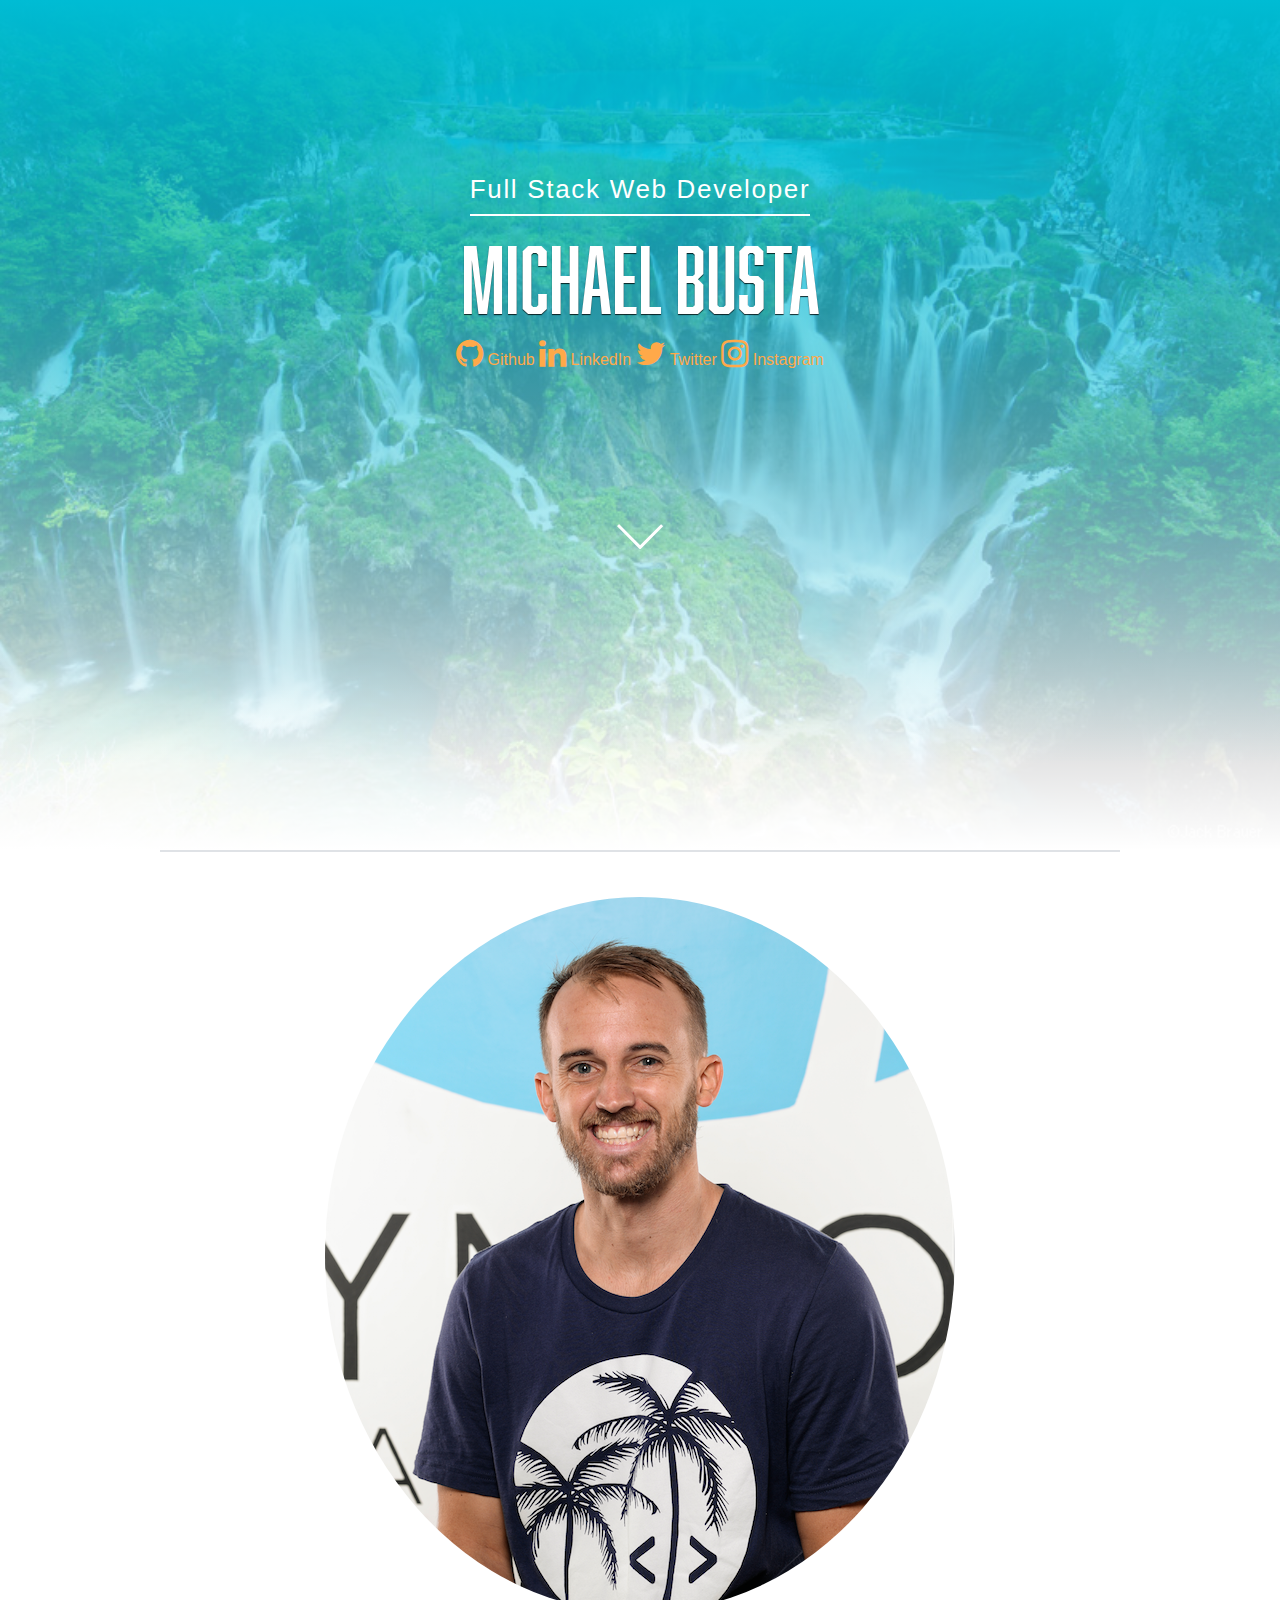
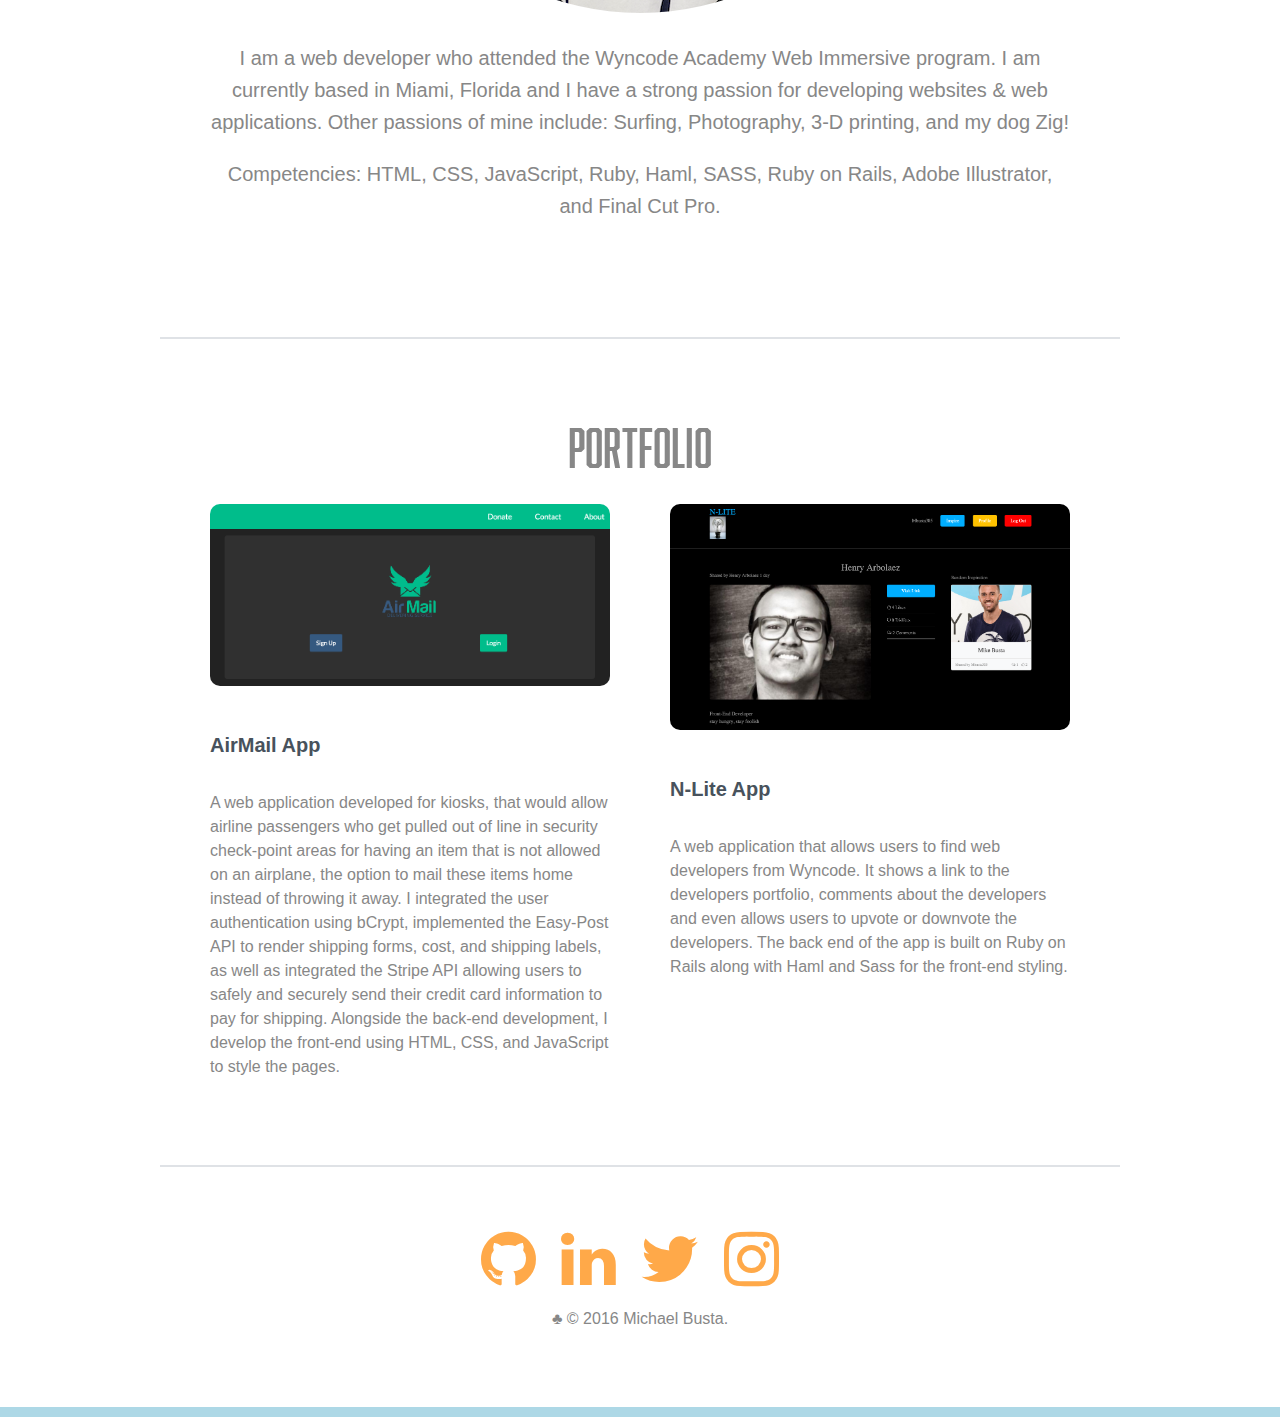
==== index.html @ e842fb32 "initial commit" ====
<!DOCTYPE html>
<html>
  <head>
    <title>Michael Busta | Full Stack Developer</title>
    <link rel="stylesheet" href="css/style.css">
    <link rel="stylesheet" href="http://cdnjs.cloudflare.com/ajax/libs/font-awesome/4.4.0/css/font-awesome.min.css">
    <meta name="viewport" content="width=device-width">
  </head>
  <body>
    <header id="top" class="main-header">
      <span class="title">Full Stack Web Developer</span>
      <h1>Michael Busta</h1>
      <a href="https://github.com/mbusta305"><i class="fa fa-github fa-2x"></i> Github</a>
      <a href="https://www.linkedin.com/in/michael-busta-945bb2117"><i class="fa fa-linkedin fa-2x"></i> LinkedIn</a>
      <a href="https://twitter.com/mbusta305"><i class="fa fa-twitter fa-2x"></i> Twitter</a>
      <a href="https://www.instagram.com/mbusta305/?hl=en"><i class="fa fa-instagram fa-2x"></i> Instagram</a>
      <br>
      <img class="arrow" src="img/arrow.svg" alt="Down arrow">
    </header>

		<div class="primary-content t-border">
			<p class="intro">
        <img src="img/mikepic.png" alt="Photo of mike busta" class="profile-photo">
        <br>
        I am a web developer who attended the Wyncode Academy Web Immersive program. I am currently based in Miami, Florida and I have a strong passion for developing websites & web applications. Other passions of mine include: Surfing, Photography, 3-D printing, and my dog Zig!
      </p>
      <p class="intro">
        Competencies: HTML, CSS, JavaScript, Ruby, Haml, SASS, Ruby on Rails, Adobe Illustrator, and Final Cut Pro.
			</p>

		</div><!-- End .primary-content -->

		<div class="secondary-content t-border group">
      <h2>Portfolio</h2>

      <div class="airmail">
        <a href="https://air-mail.herokuapp.com/"><img src="img/airmailhome.png" alt="Mountain Landscape"></a>
        <h3>AirMail App</h3>
        <p>
           A web application developed for kiosks, that would allow airline passengers who get pulled out of line in security check-point areas for having an item that is not allowed on an airplane, the option to mail these items home instead of throwing it away. I integrated the user authentication using bCrypt, implemented the Easy-Post API to render shipping forms, cost, and shipping labels, as well as integrated the Stripe API allowing users to safely and securely send their credit card information to pay for shipping. Alongside the back-end development, I develop the front-end using HTML, CSS, and JavaScript to style the pages.
        </p>
      </div>

      <div class="nlite">
        <a href="http://n-litec9.herokuapp.com/"><img src="img/n-lite.png" alt="Resort"></a>
        <h3>N-Lite App</h3>
        <p>
          A web application that allows users to find web developers from Wyncode. It shows a link to the developers portfolio, comments about the developers and even allows users to upvote or downvote the developers. The back end of the app is built on Ruby on Rails along with Haml and Sass for the front-end styling.
        </p>
      </div>
		</div><!-- End .secondary-content -->

		<footer class="main-footer">
      <a href="https://github.com/mbusta305"><i class="fa fa-github fa-4x"></i> </a>
       <a href="https://www.linkedin.com/in/michael-busta-945bb2117"><i class="fa fa-linkedin fa-4x"></i> </a>
       <a href="https://twitter.com/mbusta305"><i class="fa fa-twitter fa-4x"></i> </a>
       <a href="https://www.instagram.com/mbusta305/?hl=en"><i class="fa fa-instagram fa-4x"></i> </a>
       <p>&clubs; &copy; 2016 Michael Busta.</p>
		</footer>
  </body>
</html>
---- css/style.css ----
/* Web Fonts -------------------- */

@font-face {
  font-family: 'Abolition Regular';
  src: url('../fonts/abolition-regular-webfont.eot');
  src: url('../fonts/abolition-regular-webfont.eot?#iefix') format('embedded-opentype'),
       url('../fonts/abolition-regular-webfont.woff') format('woff'),
       url('../fonts/abolition-regular-webfont.ttf') format('truetype');
}

/* Base Styles -------------------- */

* {
  box-sizing: border-box;
}

body {
  color: #878787;
  margin: 0;
  font: 1em/1.5 "Helvetica Neue", Helvetica, Arial, sans-serif;
}

h1,
h2 {
  font-family: 'Abolition Regular', Helvetica, Arial, sans-serif;
}

h1 {
  font-size: 5.625rem; /* 90px/16px  */
  color: rgba(255, 255, 255, 1);
  text-transform: uppercase;
  font-weight: normal;
  line-height: 1.3;
  text-shadow: 0 1px 1px rgba(0,0,0,.8);
  margin: 12px 0 0;
}

h2 {
  font-size: 3.3125em; /* 53px/16px  */
  font-weight: normal;
  line-height: 1.1;
  margin: 0 0 .5em; /* 0 0 26px */
}

h3 {
  font-size: 1.25em; /* 20px/16px  */
  color: #48525c;
  line-height: 1.2;
  margin-bottom: 1.7em; /* 34px */
}

img {
  max-width: 100%;
  margin-bottom: 20px;
  border-radius: 10px;
}

ul,
ol {
  margin: 30px 0;
}

li {
  margin-bottom: 10px;
}

/* Pseudo-classes ------------------ */

a:link {
  color: rgb(255, 169, 73);
  text-decoration: none;
}

a:visited {
  color: #B2EBF2;
}

a:hover {
  color: white;
}

a:active {
  color: lightcoral;
}

/* Main Styles --------------------- */

.main-header {
  padding-top: 170px;
  height: 850px;
  background: linear-gradient(#00BCD4, transparent 90%),
              linear-gradient(0deg, #fff, transparent),
              #00BCD4 url('../img/plitvice.jpg') no-repeat center;
  background-size: cover;
}

.title {
  color: white;
  font-size: 1.625rem; /* 26px/16px */
  letter-spacing: .065em;
  font-weight: 200;
  border-bottom: 2px solid;
  padding-bottom: 10px;
}

.intro {
  font-size: 1.25em; /* 20px/16px */
  line-height: 1.6;
}

.primary-content,
.main-header,
.main-footer {
  text-align: center;
}

.primary-content {
	padding-top: 25px;
  padding-bottom: 95px;
}

.secondary-content {
	padding-top: 80px;
	padding-bottom: 70px;
  border-bottom: 2px solid #dfe2e6;
}

.callout {
  font-size: 1.25em;
  border-bottom: 3px solid;
  padding: 0 9px 3px;
  margin-top: 20px;
  display: inline-block;
}

.main-footer {
  padding-top: 60px;
  padding-bottom: 60px;
  border-bottom: 10px solid lightblue;
}

.main-footer .fa {
  letter-spacing: 20px;
}

.t-border {
  border-top: 2px solid #dfe2e6;
}

.primary-content img {
  border-radius: 50%;
}

.secondary-content h2 {
  text-align: center;
}
/* Layout Styles ------------------ */

.primary-content,
.secondary-content {
  width: 75%;
  padding-left: 50px;
  padding-right: 50px;
  margin: auto;
  max-width: 960px;
}


.arrow {
  width: 50px;
  margin-top: 150px;
}

/* Floated Columns ------------------ */

.nlite,
.airmail {
  width: 46.5%;
}

.airmail {
  float: left;
}

.nlite {
  float: right;
}

/* Float Clearfix ------------------ */

.group:after {
  content: "";
  display: table;
  clear: both;
}

/* Media Queries -------------------- */

@media (max-width: 1024px) {
  .primary-content,
  .secondary-content {
    width: 90%;
  }
}

@media (max-width: 768px) {
  .primary-content,
  .secondary-content {
    width: 100%;
    padding: 20px;
    border-top: none;
  }
  .main-header {
    max-height: 380px;
    padding: 50px 25px 0;
  }
  .title {
    font-size: 1.3rem;
    border: none;
  }
  h1 {
    font-size: 5rem;
    line-height: 1.1;
  }
  .arrow {
    display: none;
  }
  .intro {
    font-size: 1rem;
  }
  .nlite,
  .airmail {
    float: none;
    width: 100%;
  }
  .main-footer {
    padding: 20px 0;
  }
}
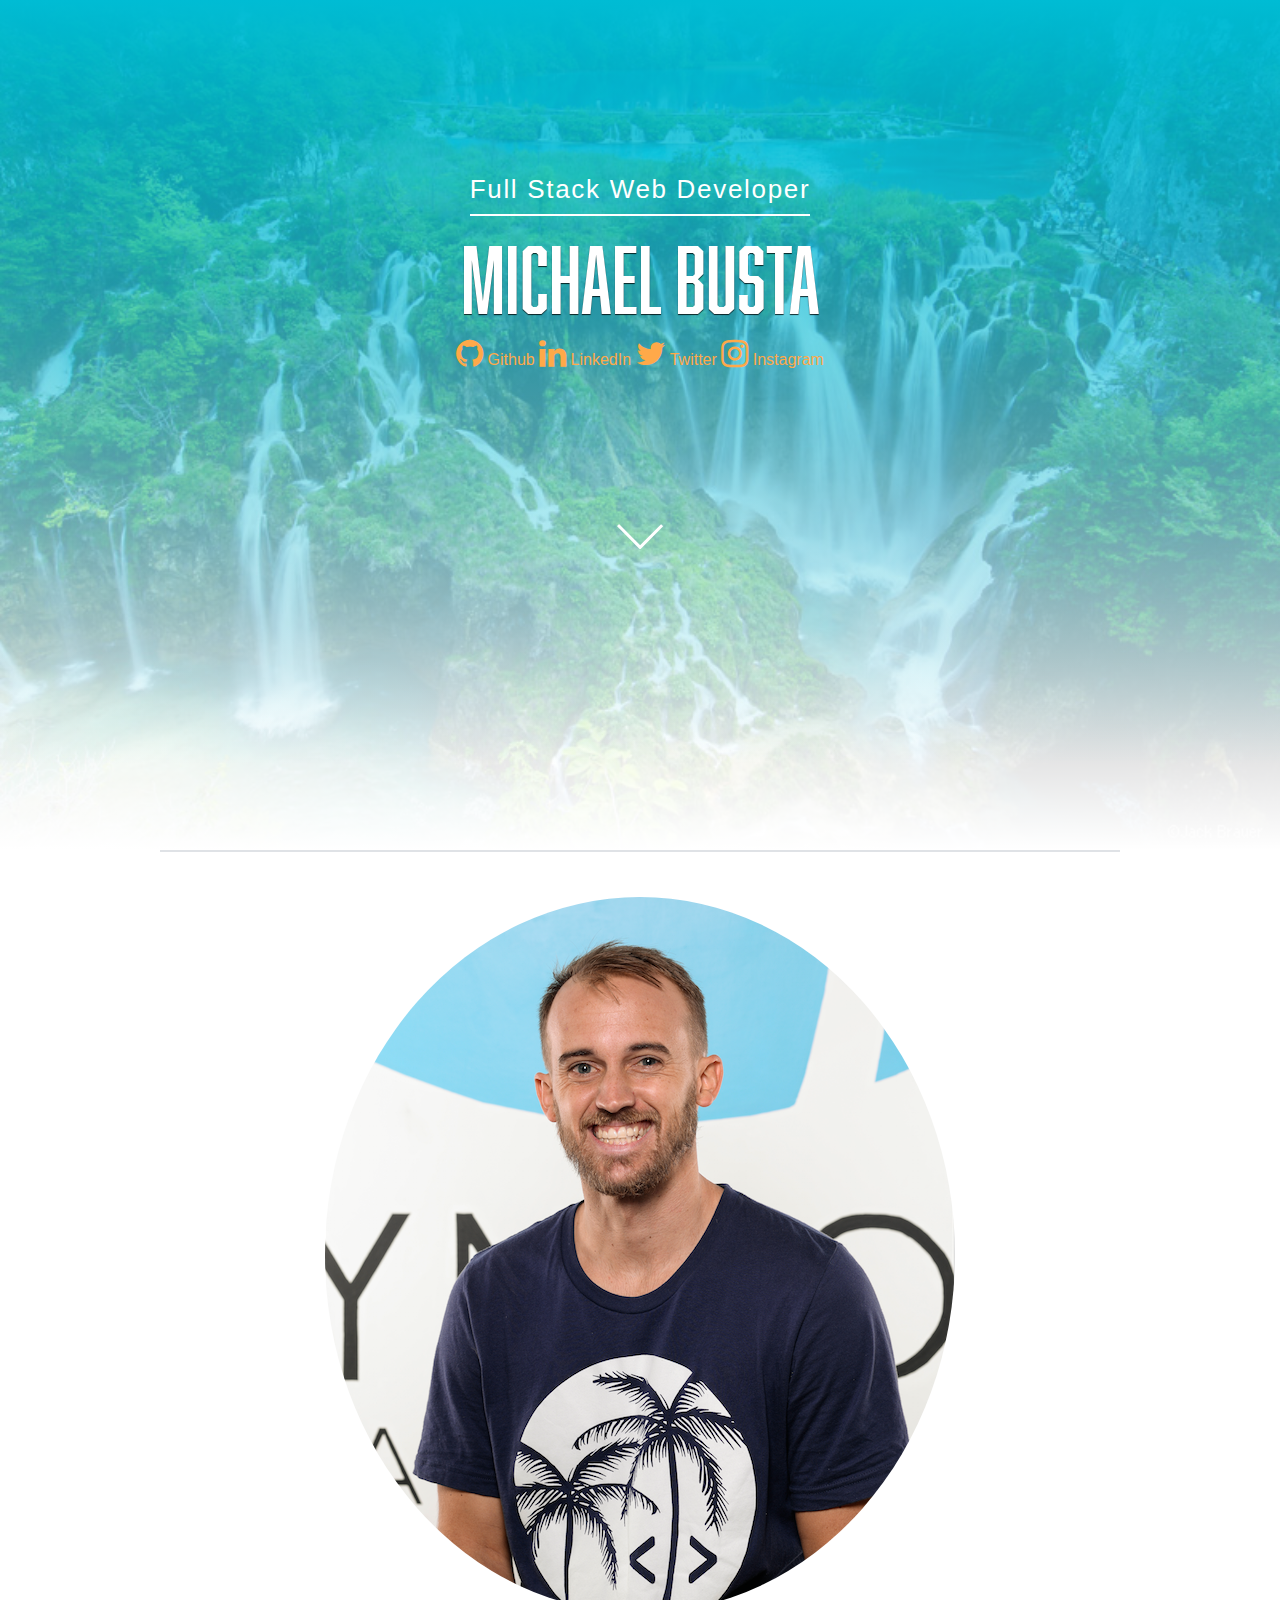
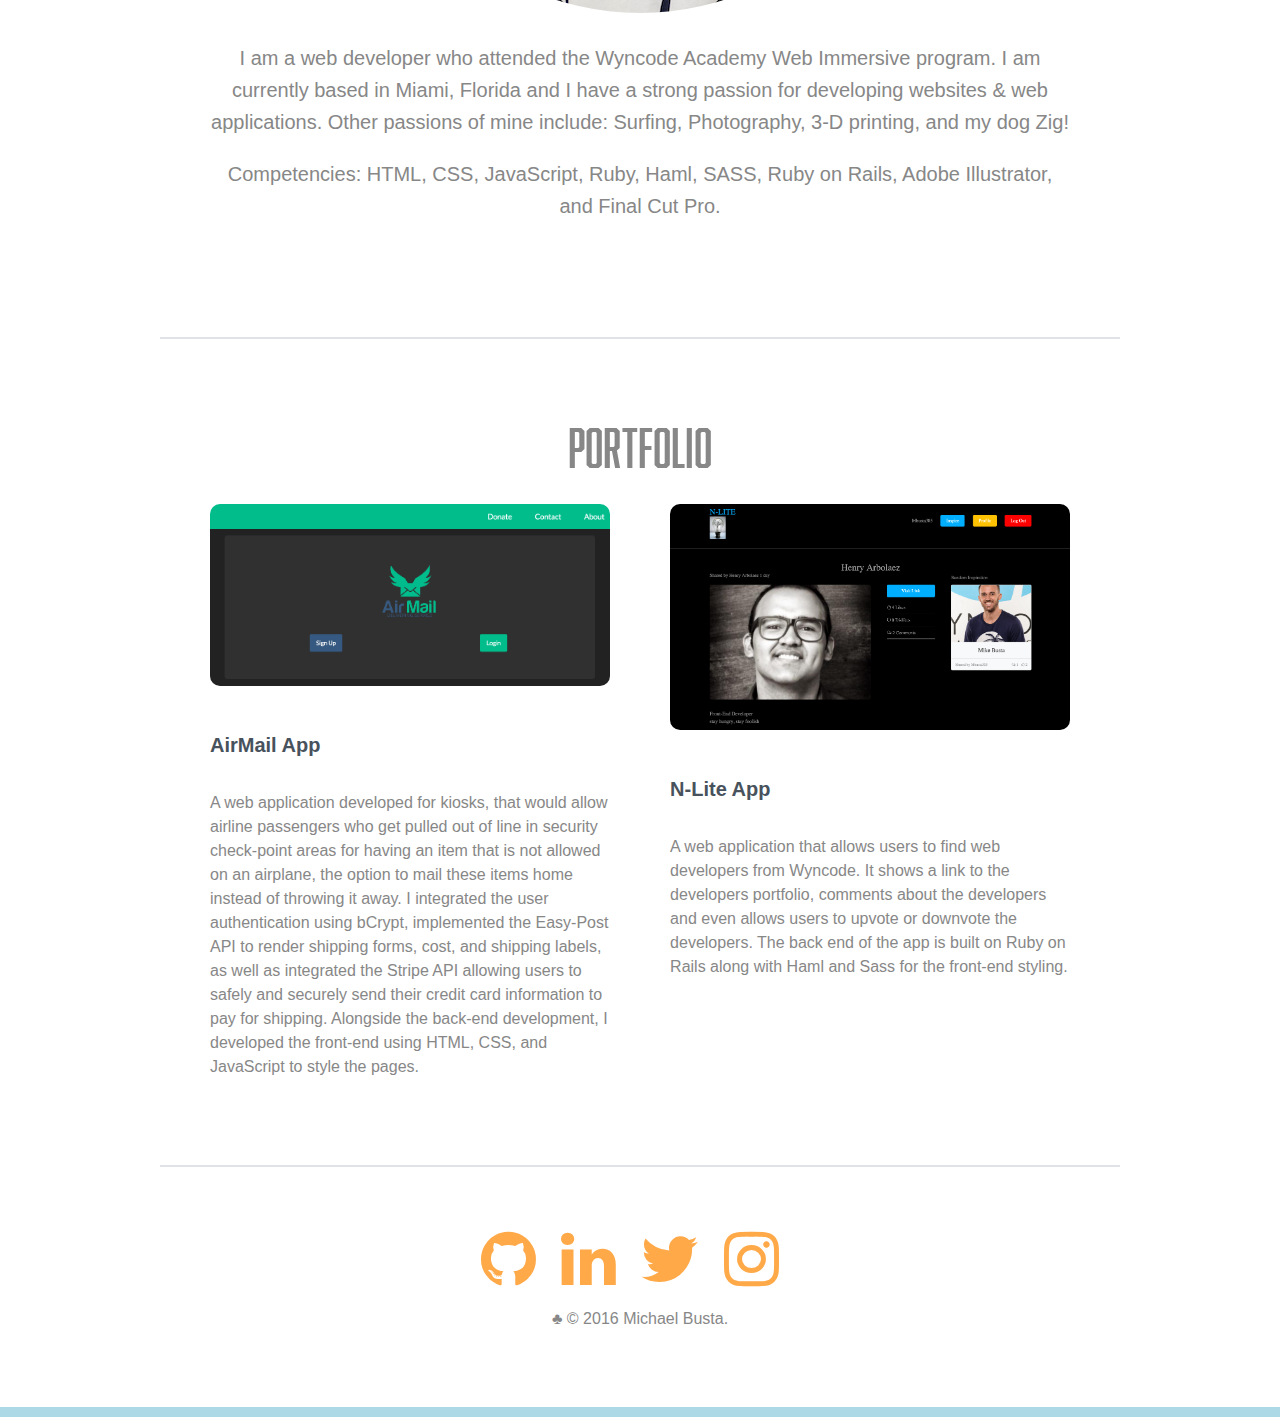
==== commit 79578a7f: "fixed spelling error" ====
--- a/index.html
+++ b/index.html
@@ -37,7 +37,7 @@
         <a href="https://air-mail.herokuapp.com/"><img src="img/airmailhome.png" alt="Mountain Landscape"></a>
         <h3>AirMail App</h3>
         <p>
-           A web application developed for kiosks, that would allow airline passengers who get pulled out of line in security check-point areas for having an item that is not allowed on an airplane, the option to mail these items home instead of throwing it away. I integrated the user authentication using bCrypt, implemented the Easy-Post API to render shipping forms, cost, and shipping labels, as well as integrated the Stripe API allowing users to safely and securely send their credit card information to pay for shipping. Alongside the back-end development, I develop the front-end using HTML, CSS, and JavaScript to style the pages.
+           A web application developed for kiosks, that would allow airline passengers who get pulled out of line in security check-point areas for having an item that is not allowed on an airplane, the option to mail these items home instead of throwing it away. I integrated the user authentication using bCrypt, implemented the Easy-Post API to render shipping forms, cost, and shipping labels, as well as integrated the Stripe API allowing users to safely and securely send their credit card information to pay for shipping. Alongside the back-end development, I developed the front-end using HTML, CSS, and JavaScript to style the pages.
         </p>
       </div>
 
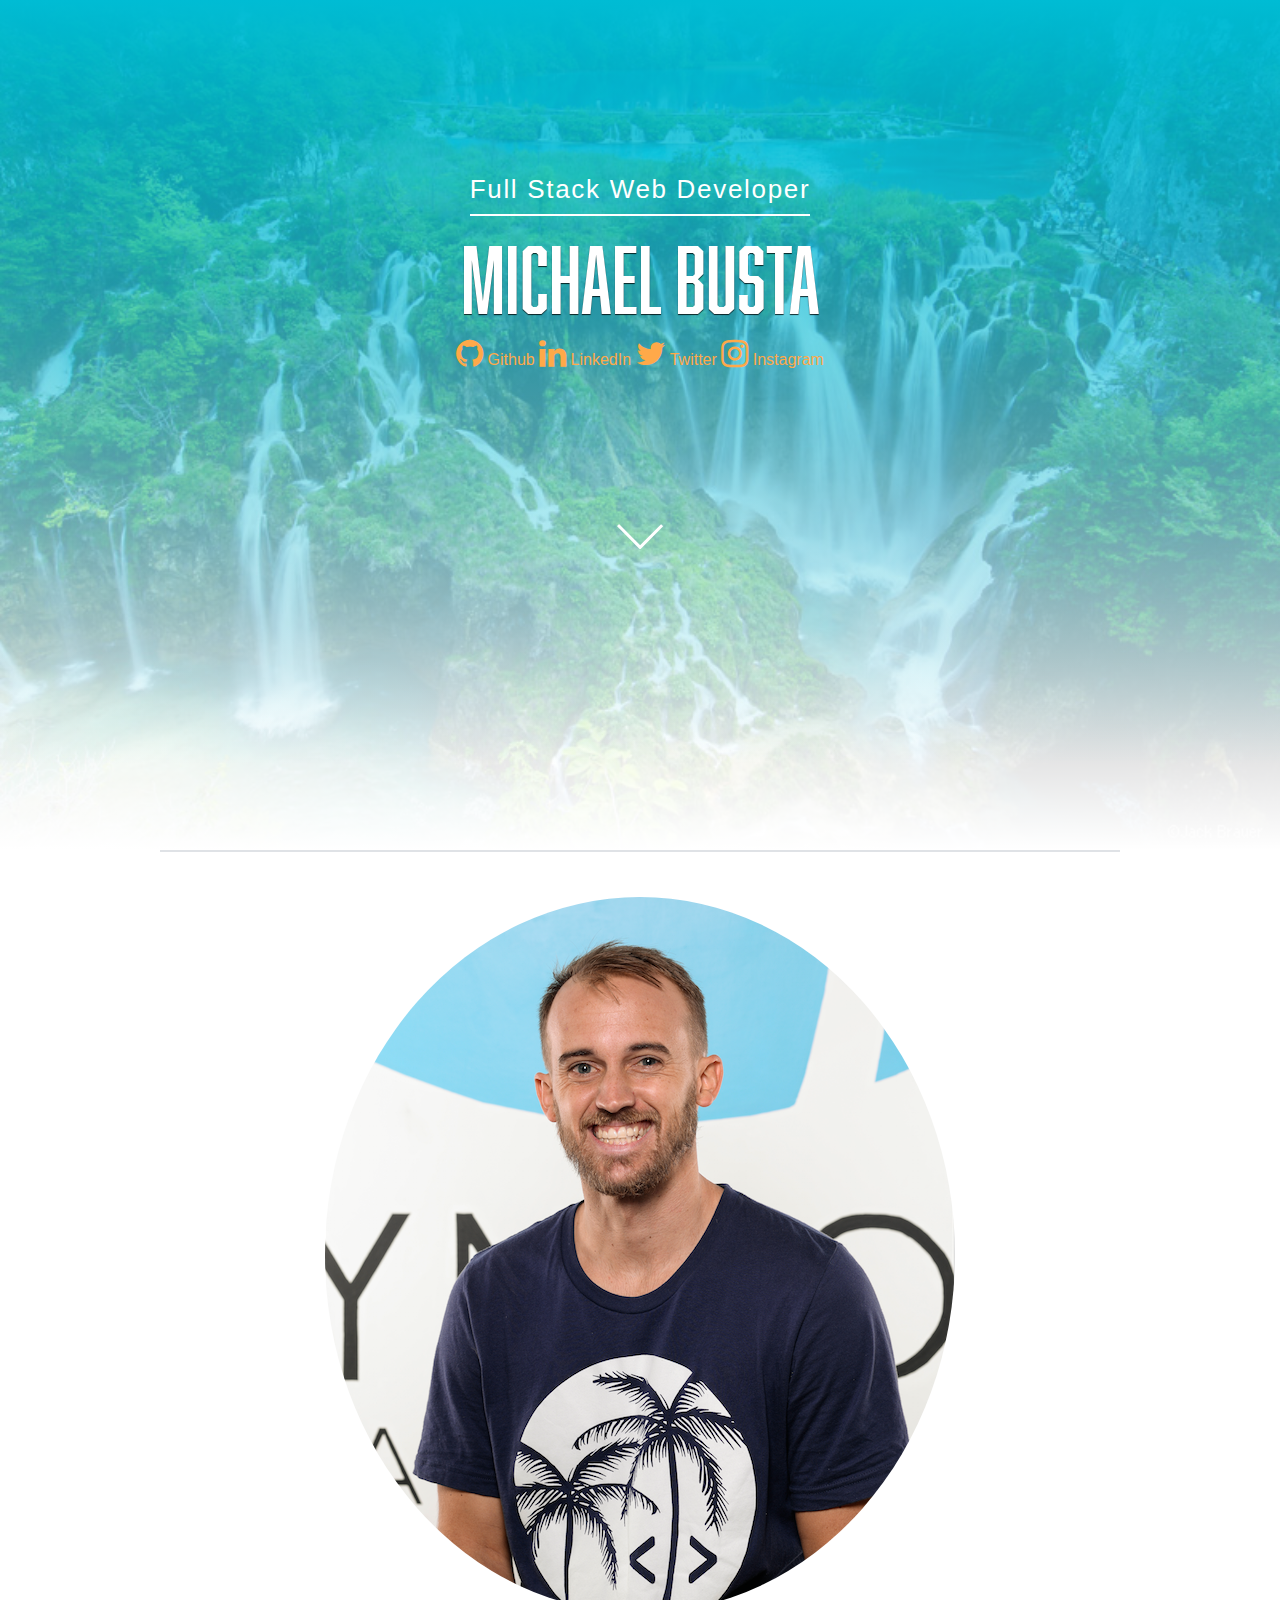
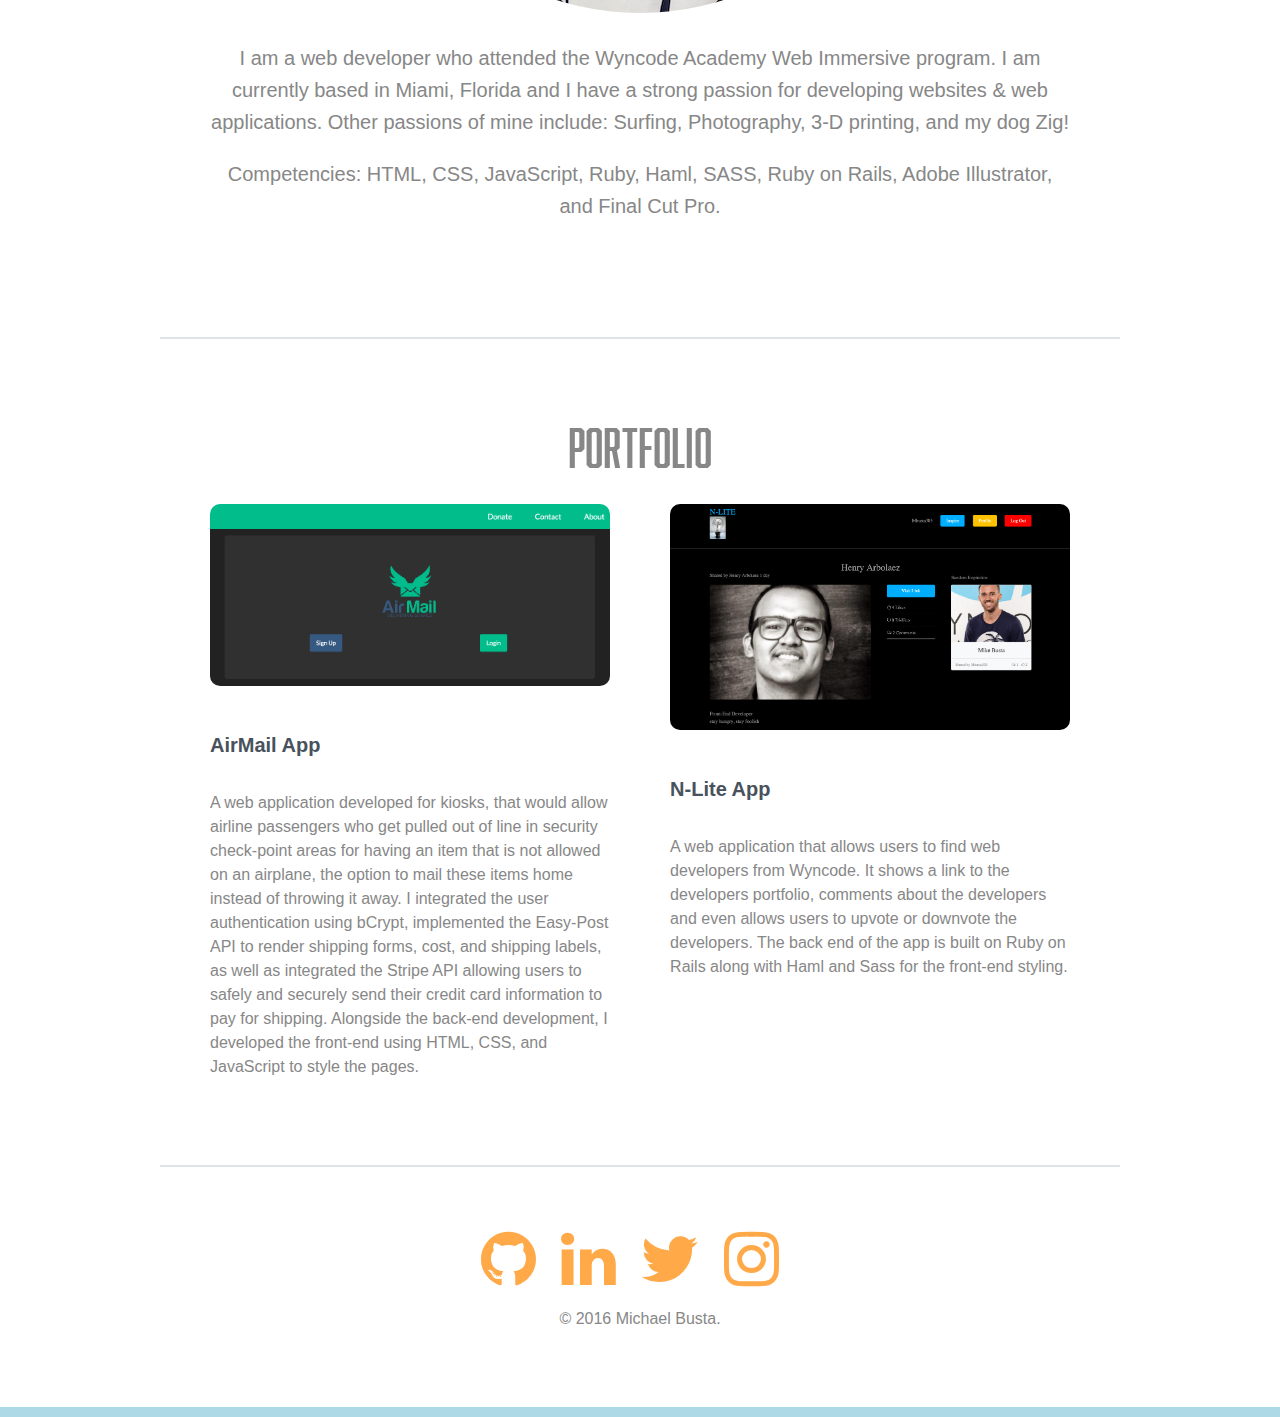
==== commit bdddccb0: "removed club" ====
--- a/index.html
+++ b/index.html
@@ -55,7 +55,7 @@
        <a href="https://www.linkedin.com/in/michael-busta-945bb2117"><i class="fa fa-linkedin fa-4x"></i> </a>
        <a href="https://twitter.com/mbusta305"><i class="fa fa-twitter fa-4x"></i> </a>
        <a href="https://www.instagram.com/mbusta305/?hl=en"><i class="fa fa-instagram fa-4x"></i> </a>
-       <p>&clubs; &copy; 2016 Michael Busta.</p>
+       <p> &copy; 2016 Michael Busta.</p>
 		</footer>
   </body>
 </html>
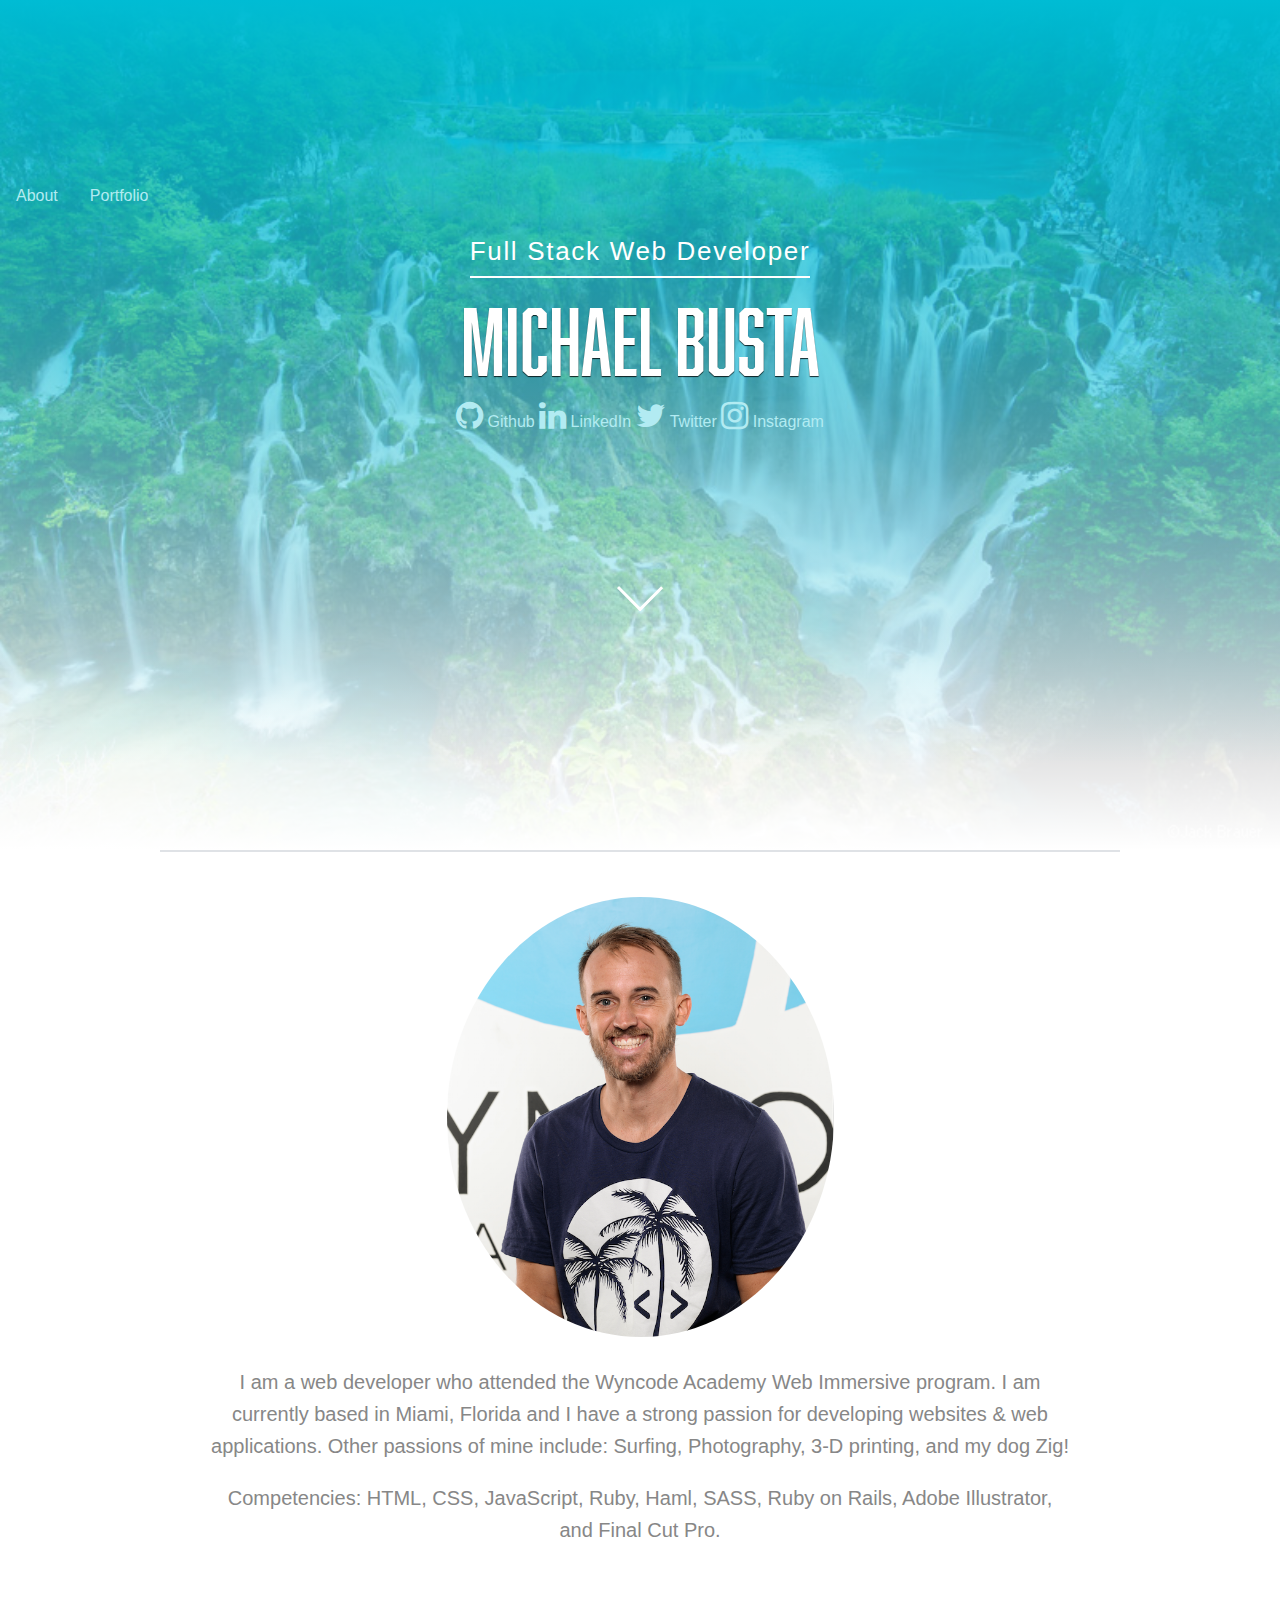
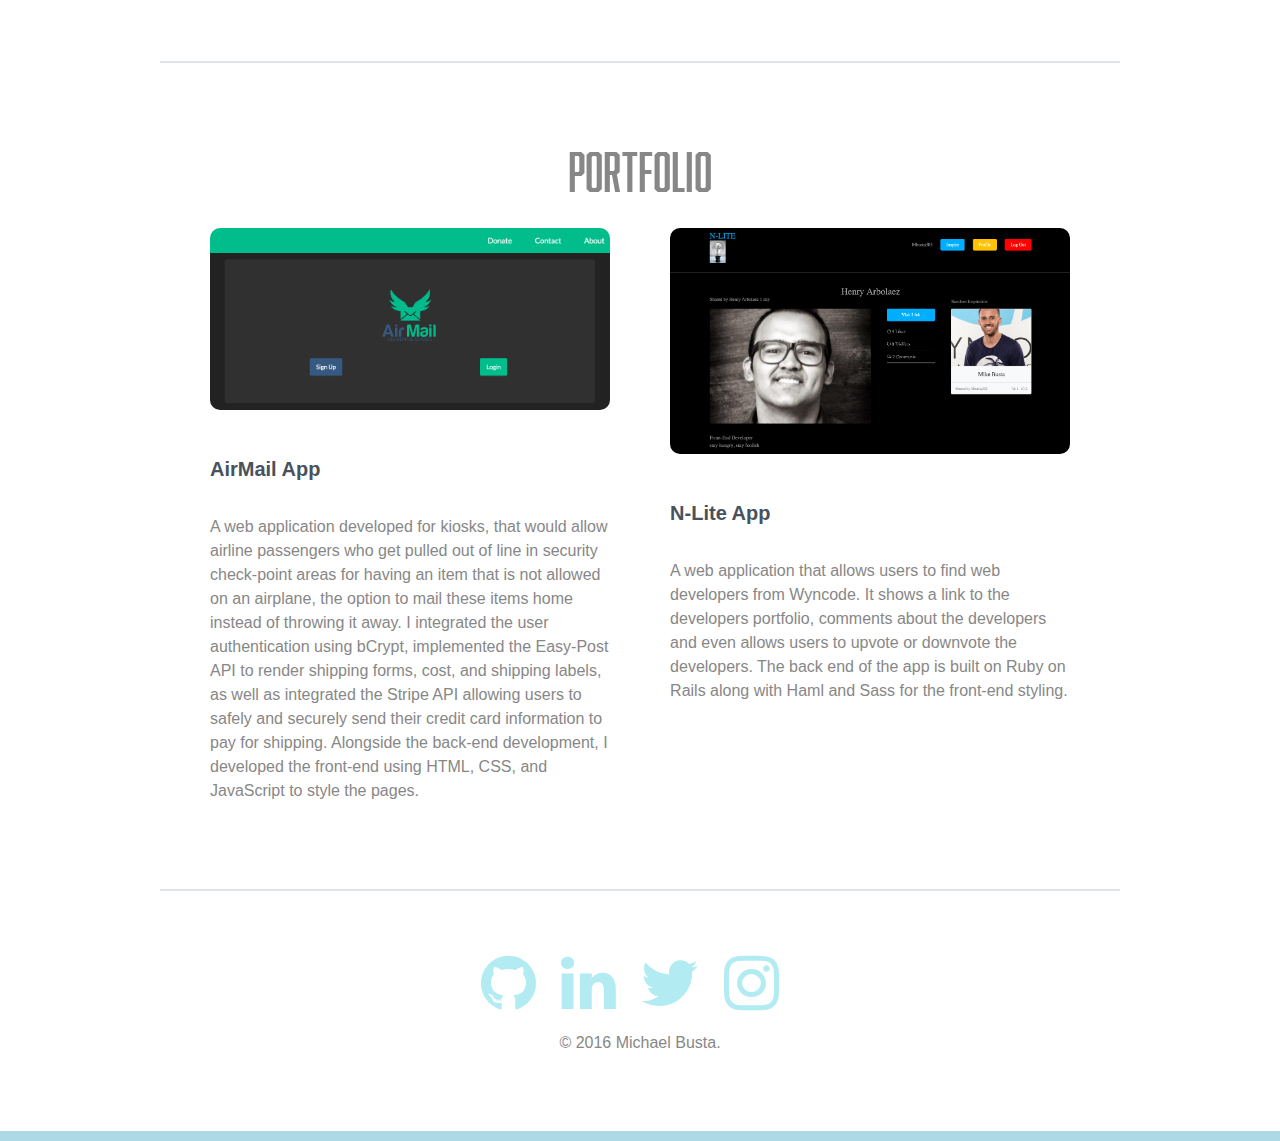
==== commit bc90126e: "added nav barg" ====
--- a/index.html
+++ b/index.html
@@ -8,6 +8,16 @@
   </head>
   <body>
     <header id="top" class="main-header">
+      <ul>
+        <li><a class="active" href="#about">About</a></li>
+        <li class="dropdown">
+          <a href="#P" class="dropbtn">Portfolio</a>
+          <div class="dropdown-content">
+            <a href="#P1">AirMail</a>
+            <a href="#P2">N-Lite</a>
+          </div>
+        </li>
+      </ul>
       <span class="title">Full Stack Web Developer</span>
       <h1>Michael Busta</h1>
       <a href="https://github.com/mbusta305"><i class="fa fa-github fa-2x"></i> Github</a>
@@ -18,7 +28,7 @@
       <img class="arrow" src="img/arrow.svg" alt="Down arrow">
     </header>
 
-		<div class="primary-content t-border">
+		<div id="about" class="primary-content t-border">
 			<p class="intro">
         <img src="img/mikepic.png" alt="Photo of mike busta" class="profile-photo">
         <br>
@@ -31,9 +41,9 @@
 		</div><!-- End .primary-content -->
 
 		<div class="secondary-content t-border group">
-      <h2>Portfolio</h2>
+      <h2 id='P'>Portfolio</h2>
 
-      <div class="airmail">
+      <div id='P1' class="airmail">
         <a href="https://air-mail.herokuapp.com/"><img src="img/airmailhome.png" alt="Mountain Landscape"></a>
         <h3>AirMail App</h3>
         <p>
@@ -41,7 +51,7 @@
         </p>
       </div>
 
-      <div class="nlite">
+      <div id='P2' class="nlite">
         <a href="http://n-litec9.herokuapp.com/"><img src="img/n-lite.png" alt="Resort"></a>
         <h3>N-Lite App</h3>
         <p>
--- a/css/style.css
+++ b/css/style.css
@@ -67,7 +67,7 @@
 /* Pseudo-classes ------------------ */
 
 a:link {
-  color: rgb(255, 169, 73);
+  color: #B2EBF2;
   text-decoration: none;
 }
 
@@ -149,11 +149,67 @@
 
 .primary-content img {
   border-radius: 50%;
+  width: 45%;
 }
 
 .secondary-content h2 {
   text-align: center;
 }
+
+/*nav bar styles*/
+
+ul {
+    list-style-type: none;
+    margin: 0;
+    padding: 0;
+    overflow: hidden;
+    background-color: transparent;
+}
+
+li {
+    float: left;
+}
+
+li a, .dropbtn {
+    display: inline-block;
+    color: white;
+    text-align: center;
+    padding: 14px 16px;
+    text-decoration: none;
+}
+
+li a:hover, .dropdown:hover .dropbtn {
+    background-color: transparent;
+}
+
+li.dropdown {
+    display: inline-block;
+}
+
+.dropdown-content {
+    display: none;
+    position: absolute;
+    background-color: transparent;
+    min-width: 160px;
+    box-shadow: 0px 8px 16px 0px rgba(0,0,0,0.2);
+}
+
+.dropdown-content a {
+    color: white;
+    padding: 12px 16px;
+    text-decoration: none;
+    display: block;
+    text-align: left;
+}
+
+.dropdown-content a:hover {background-color: #B2EBF2}
+
+.dropdown:hover .dropdown-content {
+    display: block;
+}
+
+
+
 /* Layout Styles ------------------ */
 
 .primary-content,
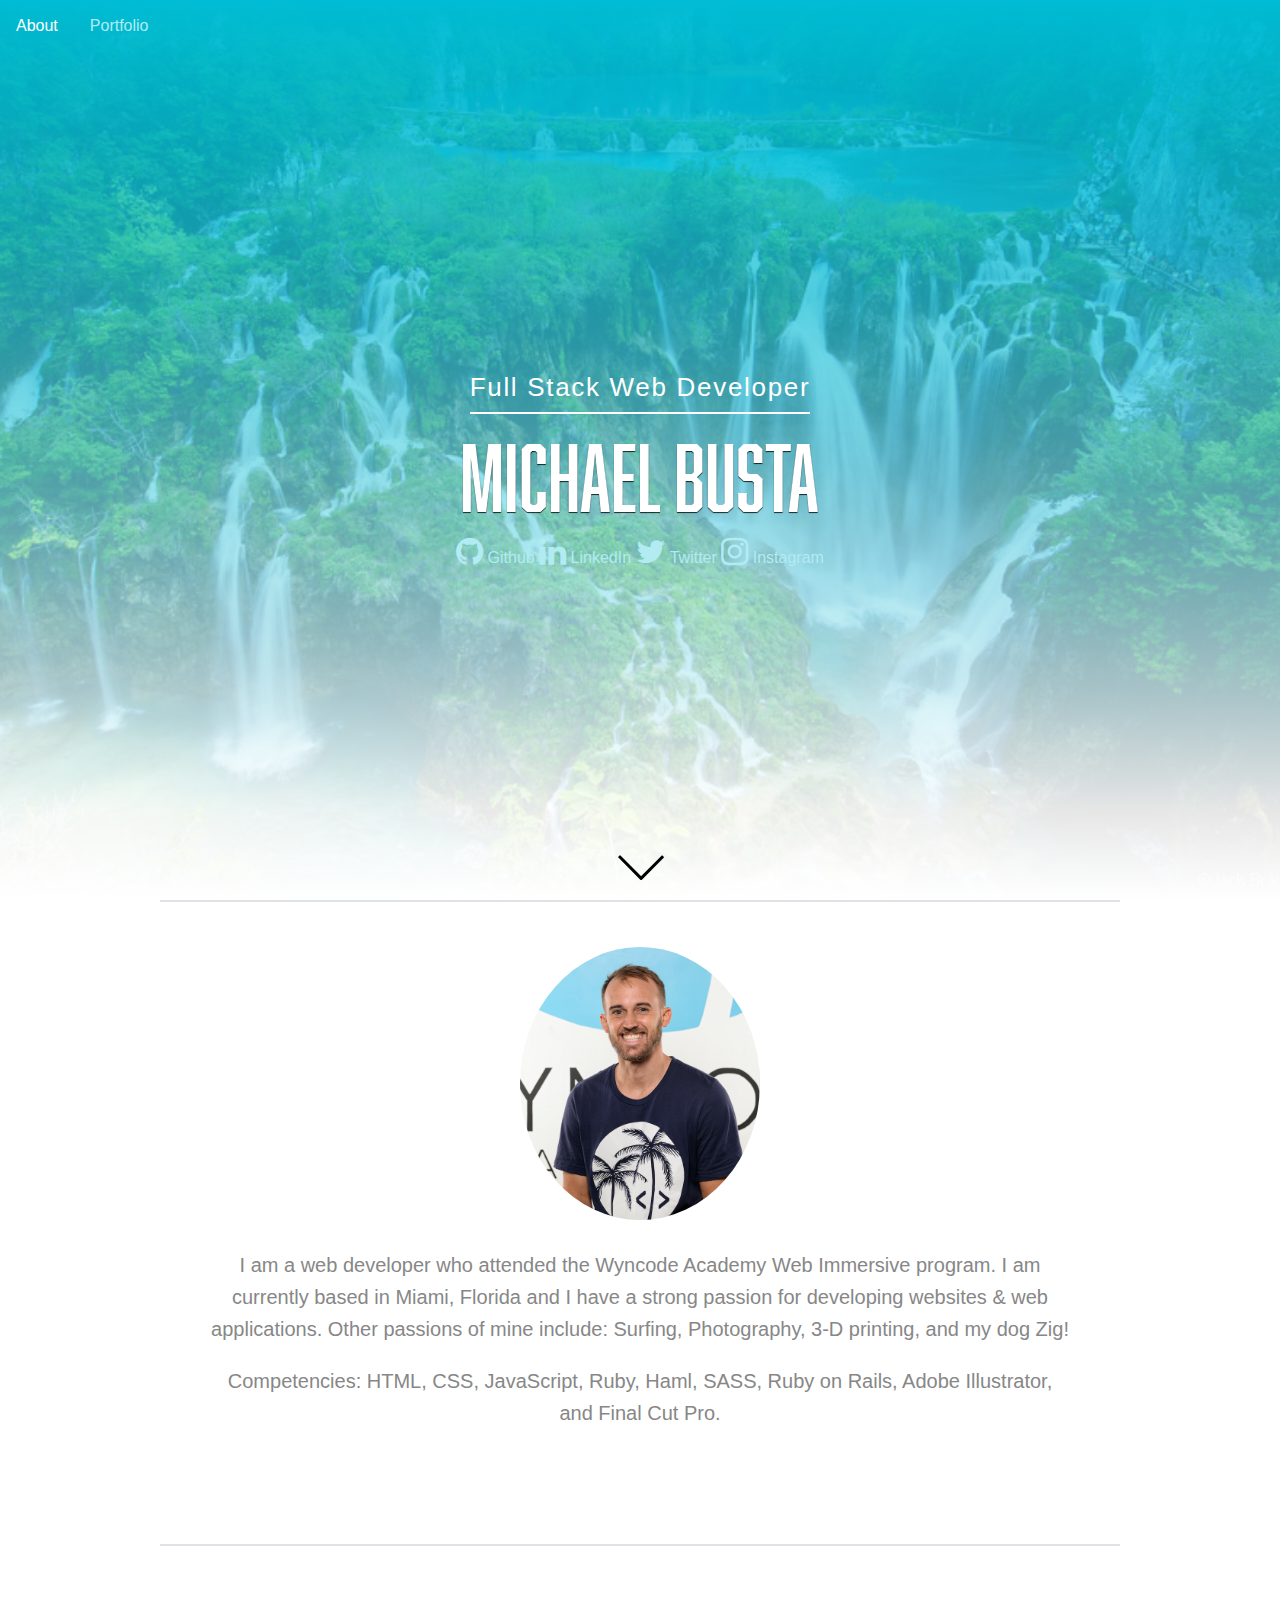
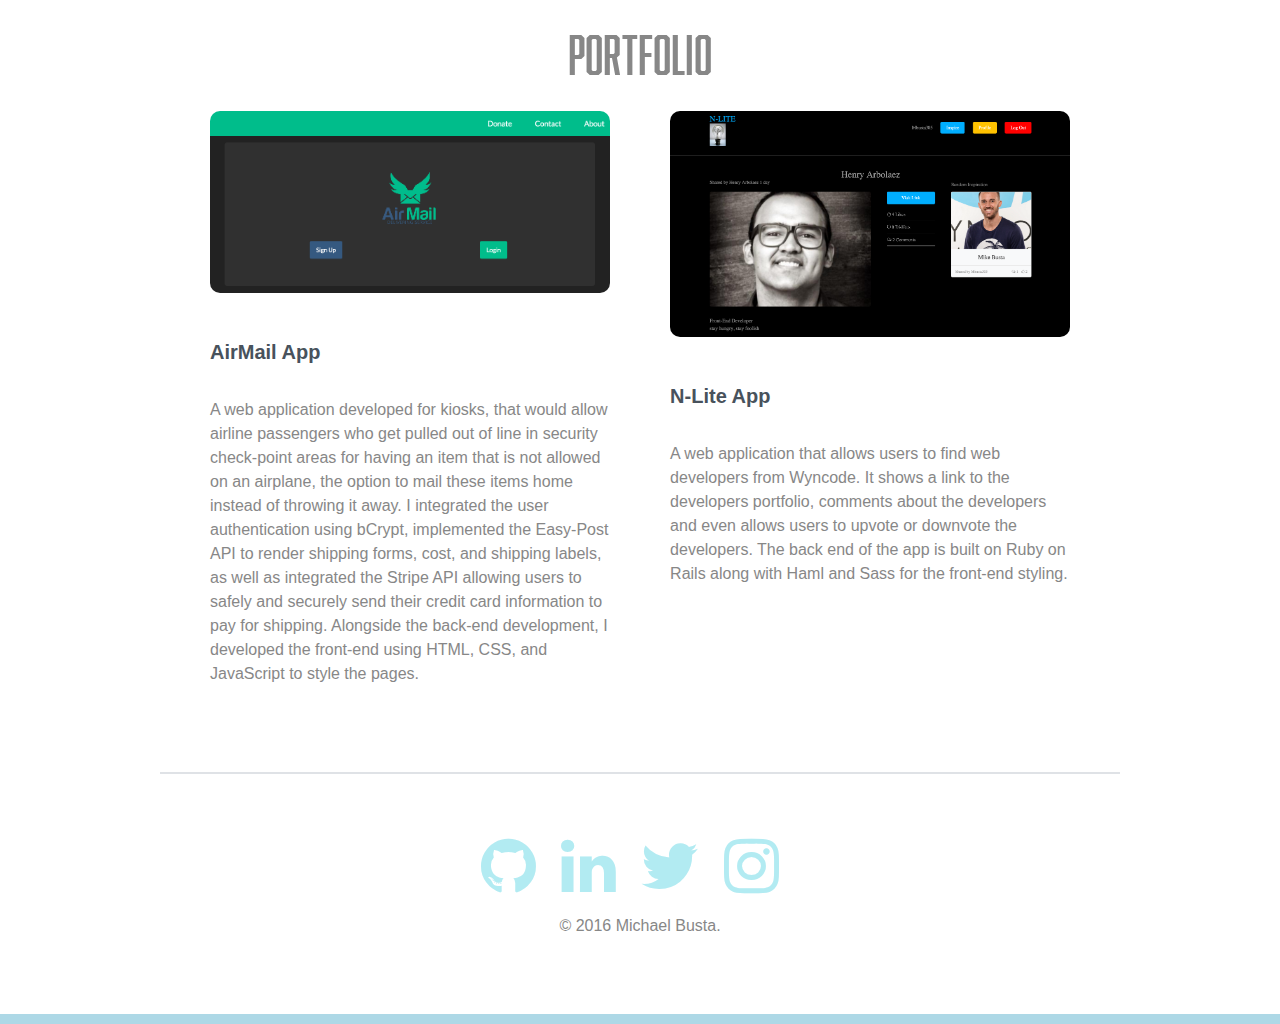
==== commit 4b437eef: "fix nav bar/arrow" ====
--- a/index.html
+++ b/index.html
@@ -7,26 +7,32 @@
     <meta name="viewport" content="width=device-width">
   </head>
   <body>
-    <header id="top" class="main-header">
-      <ul>
-        <li><a class="active" href="#about">About</a></li>
-        <li class="dropdown">
-          <a href="#P" class="dropbtn">Portfolio</a>
-          <div class="dropdown-content">
-            <a href="#P1">AirMail</a>
-            <a href="#P2">N-Lite</a>
-          </div>
-        </li>
-      </ul>
-      <span class="title">Full Stack Web Developer</span>
-      <h1>Michael Busta</h1>
-      <a href="https://github.com/mbusta305"><i class="fa fa-github fa-2x"></i> Github</a>
-      <a href="https://www.linkedin.com/in/michael-busta-945bb2117"><i class="fa fa-linkedin fa-2x"></i> LinkedIn</a>
-      <a href="https://twitter.com/mbusta305"><i class="fa fa-twitter fa-2x"></i> Twitter</a>
-      <a href="https://www.instagram.com/mbusta305/?hl=en"><i class="fa fa-instagram fa-2x"></i> Instagram</a>
-      <br>
-      <img class="arrow" src="img/arrow.svg" alt="Down arrow">
-    </header>
+    <div class="main-content">
+      <header id="top" class="">
+        <ul>
+          <li><a class="active" href="#about">About</a></li>
+          <li class="dropdown">
+            <a href="#P" class="dropbtn">Portfolio</a>
+            <div class="dropdown-content">
+              <a href="#P1">AirMail</a>
+              <a href="#P2">N-Lite</a>
+            </div>
+          </li>
+        </ul>
+      </header>
+      <div class="el-content">
+        <span class="title">Full Stack Web Developer</span>
+        <h1>Michael Busta</h1>
+        <div class="social">
+          <a href="https://github.com/mbusta305"><i class="fa fa-github fa-2x"></i> Github</a>
+          <a href="https://www.linkedin.com/in/michael-busta-945bb2117"><i class="fa fa-linkedin fa-2x"></i> LinkedIn</a>
+          <a href="https://twitter.com/mbusta305"><i class="fa fa-twitter fa-2x"></i> Twitter</a>
+          <a href="https://www.instagram.com/mbusta305/?hl=en"><i class="fa fa-instagram fa-2x"></i> Instagram</a>
+        </div>
+        <br>
+        <img class="arrow" src="img/arrow.svg" alt="Down arrow">
+      </div>
+    </div>
 
 		<div id="about" class="primary-content t-border">
 			<p class="intro">
@@ -60,6 +66,7 @@
       </div>
 		</div><!-- End .secondary-content -->
 
+
 		<footer class="main-footer">
       <a href="https://github.com/mbusta305"><i class="fa fa-github fa-4x"></i> </a>
        <a href="https://www.linkedin.com/in/michael-busta-945bb2117"><i class="fa fa-linkedin fa-4x"></i> </a>
--- a/css/style.css
+++ b/css/style.css
@@ -86,12 +86,30 @@
 /* Main Styles --------------------- */
 
 .main-header {
-  padding-top: 170px;
-  height: 850px;
+  padding-top: 0 0 150px 0;
+  /*height: 850px;*/
+  /*background: linear-gradient(#00BCD4, transparent 90%),
+              linear-gradient(0deg, #fff, transparent),
+              #00BCD4 url('../img/plitvice.jpg') no-repeat center;
+  background-size: cover;*/
+}
+
+.main-content {
+  display: flex;
+  flex-direction: column;
+  height: 100vh;
   background: linear-gradient(#00BCD4, transparent 90%),
               linear-gradient(0deg, #fff, transparent),
               #00BCD4 url('../img/plitvice.jpg') no-repeat center;
   background-size: cover;
+}
+
+.el-content {
+  text-align: center;
+  margin: auto;
+}
+.el-content .social{
+  flex-direction: row;
 }
 
 .title {
@@ -149,7 +167,7 @@
 
 .primary-content img {
   border-radius: 50%;
-  width: 45%;
+  width: 12em;
 }
 
 .secondary-content h2 {
@@ -224,7 +242,9 @@
 
 .arrow {
   width: 50px;
-  margin-top: 150px;
+  position: absolute;
+  bottom: 0;
+  right: 48%;
 }
 
 /* Floated Columns ------------------ */
@@ -267,8 +287,8 @@
     border-top: none;
   }
   .main-header {
-    max-height: 380px;
-    padding: 50px 25px 0;
+    /*max-height: 380px;*/
+    /*padding: 50px 25px 0;*/
   }
   .title {
     font-size: 1.3rem;
